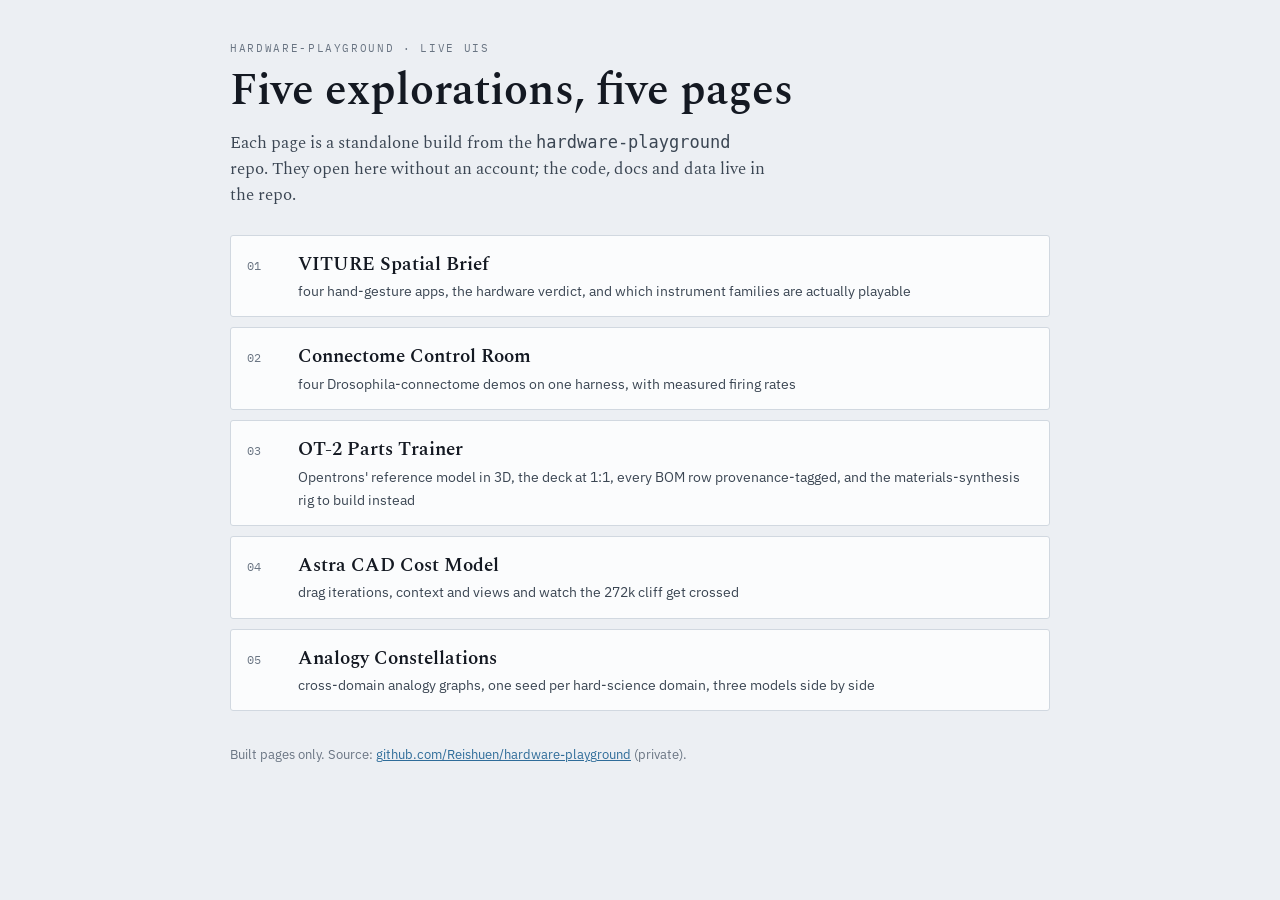
==== index.html @ 75b588b5 "Publish five built UIs" ====
<!doctype html><html lang="en"><head><meta charset="utf-8"><meta name="viewport" content="width=device-width,initial-scale=1">
<title>hardware-playground</title>
<link rel="stylesheet" href="https://fonts.googleapis.com/css2?family=Spectral:wght@400;600&family=IBM+Plex+Sans:wght@400;500;600&family=IBM+Plex+Mono:wght@400;500&display=swap">
<style>
:root{--ground:#eceff3;--surface:#fbfcfd;--ink:#141922;--ink-soft:#3b4653;--ink-mute:#6a7583;--rule:#d1d8e0;--accent:#2e6c99;
 --serif:"Spectral",Georgia,serif;--sans:"IBM Plex Sans","Helvetica Neue",Arial,sans-serif;--mono:"IBM Plex Mono",ui-monospace,Menlo,monospace}
@media (prefers-color-scheme:dark){:root{--ground:#0d1117;--surface:#161b23;--ink:#e8ecf1;--ink-soft:#b0bac6;--ink-mute:#7b8896;--rule:#2a323d;--accent:#68a8d6}}
*{box-sizing:border-box}body{margin:0;background:var(--ground);color:var(--ink);font-family:var(--sans);font-size:15px;line-height:1.55}
.wrap{max-width:860px;margin:0 auto;padding-inline:20px;padding-block:40px 60px}
.eyebrow{font-family:var(--mono);font-size:11px;letter-spacing:.15em;text-transform:uppercase;color:var(--ink-mute)}
h1{font-family:var(--serif);font-weight:600;font-size:clamp(28px,4.6vw,44px);margin:.25em 0 0;line-height:1.06}
p.lede{font-family:var(--serif);color:var(--ink-soft);max-width:60ch;margin:14px 0 26px;font-size:17px}
ol{list-style:none;padding:0;margin:0;display:grid;gap:10px}
a.card{display:grid;grid-template-columns:2.6em 1fr;gap:12px;align-items:baseline;background:var(--surface);border:1px solid var(--rule);border-radius:3px;padding:14px 16px;color:inherit;text-decoration:none}
a.card:hover{border-color:var(--accent)} a.card:focus-visible{outline:2px solid var(--accent);outline-offset:2px}
a.card .n{font-family:var(--mono);font-size:12px;color:var(--ink-mute)}
a.card b{font-family:var(--serif);font-size:19px;font-weight:600;display:block}
a.card span{color:var(--ink-soft);font-size:13.5px}
footer{margin-top:34px;font-size:12.5px;color:var(--ink-mute)} footer a{color:var(--accent)}
</style></head><body><div class="wrap">
<div class="eyebrow">hardware-playground · live UIs</div>
<h1>Five explorations, five pages</h1>
<p class="lede">Each page is a standalone build from the <code>hardware-playground</code> repo. They open here without an account; the code, docs and data live in the repo.</p>
<ol>
<li><a class="card" href="01-viture-spatial/"><span class="n">01</span><div><b>VITURE Spatial Brief</b><span>four hand-gesture apps, the hardware verdict, and which instrument families are actually playable</span></div></a></li>
<li><a class="card" href="02-flywire-connectome/"><span class="n">02</span><div><b>Connectome Control Room</b><span>four Drosophila-connectome demos on one harness, with measured firing rates</span></div></a></li>
<li><a class="card" href="03-opentrons-replication/"><span class="n">03</span><div><b>OT-2 Parts Trainer</b><span>Opentrons' reference model in 3D, the deck at 1:1, every BOM row provenance-tagged, and the materials-synthesis rig to build instead</span></div></a></li>
<li><a class="card" href="04-astra-cad/"><span class="n">04</span><div><b>Astra CAD Cost Model</b><span>drag iterations, context and views and watch the 272k cliff get crossed</span></div></a></li>
<li><a class="card" href="05-analogy-graph/"><span class="n">05</span><div><b>Analogy Constellations</b><span>cross-domain analogy graphs, one seed per hard-science domain, three models side by side</span></div></a></li>
</ol>
<footer>Built pages only. Source: <a href="https://github.com/Reishuen/hardware-playground">github.com/Reishuen/hardware-playground</a> (private).</footer>
</div></body></html>
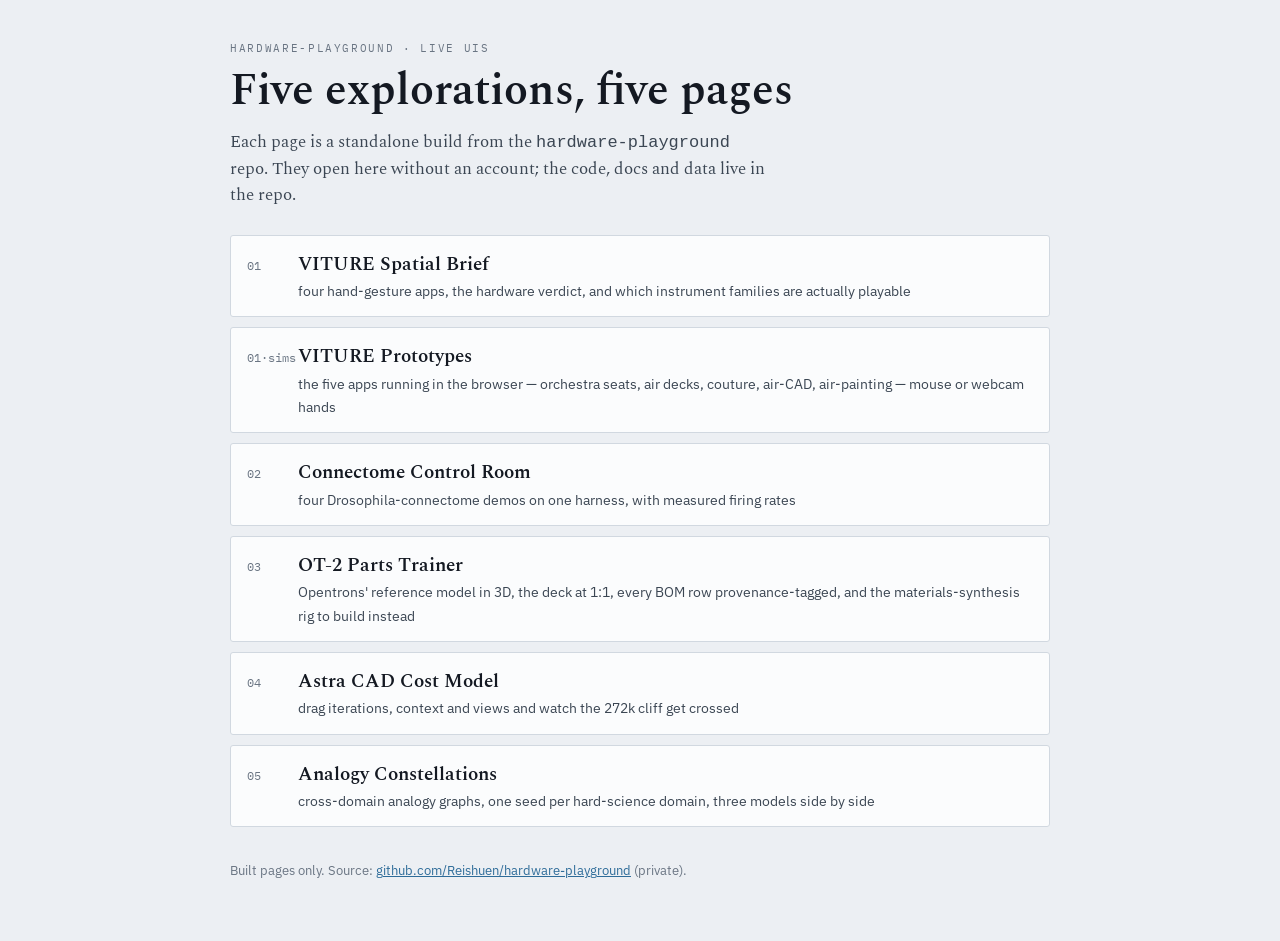
==== commit c7918608: "Landing: link the VITURE prototypes" ====
--- a/index.html
+++ b/index.html
@@ -23,6 +23,7 @@
 <p class="lede">Each page is a standalone build from the <code>hardware-playground</code> repo. They open here without an account; the code, docs and data live in the repo.</p>
 <ol>
 <li><a class="card" href="01-viture-spatial/"><span class="n">01</span><div><b>VITURE Spatial Brief</b><span>four hand-gesture apps, the hardware verdict, and which instrument families are actually playable</span></div></a></li>
+<li><a class="card" href="prototypes/"><span class="n">01·sims</span><div><b>VITURE Prototypes</b><span>the five apps running in the browser — orchestra seats, air decks, couture, air-CAD, air-painting — mouse or webcam hands</span></div></a></li>
 <li><a class="card" href="02-flywire-connectome/"><span class="n">02</span><div><b>Connectome Control Room</b><span>four Drosophila-connectome demos on one harness, with measured firing rates</span></div></a></li>
 <li><a class="card" href="03-opentrons-replication/"><span class="n">03</span><div><b>OT-2 Parts Trainer</b><span>Opentrons' reference model in 3D, the deck at 1:1, every BOM row provenance-tagged, and the materials-synthesis rig to build instead</span></div></a></li>
 <li><a class="card" href="04-astra-cad/"><span class="n">04</span><div><b>Astra CAD Cost Model</b><span>drag iterations, context and views and watch the 272k cliff get crossed</span></div></a></li>
